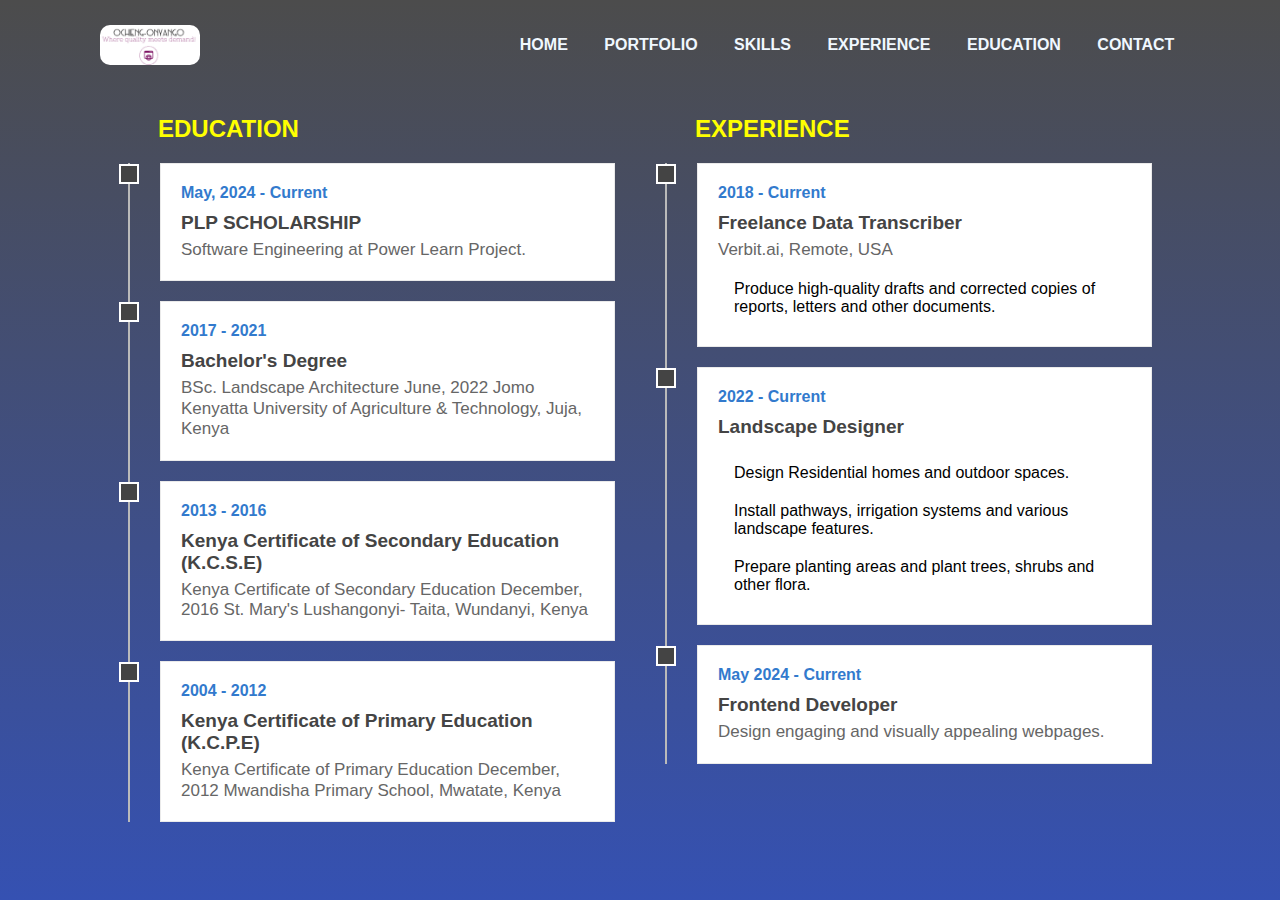
==== Desktop/portfolio-web/experience.html @ 5f551ae8 "website" ====
<!DOCTYPE html>
<html lang="en">
<head>
    <meta charset="UTF-8">
    <meta name="viewport" content="width=device-width, initial-scale=1.0">
    <title>Education and Experience</title>
    <link rel="stylesheet" href="experience.css">
</head>
<body>

    <div class="sidebar">
        
        <ul>
            <li onclick="hideSidebar()"><a href="#"><img src="close_24dp_FILL0_wght400_GRAD0_opsz24.svg" alt=""></a></li>
            <li><a href="home.html">HOME</a></li>
            <li><a href="#portfolio">PORTFOLIO</a></li>
            <li><a href="skill.html">SKILLS</a></li>
            <li><a href="experience.html">EXPERIENCE</a></li>
            <li><a href="experience.html">EDUCATION</a></li>
            <li><a href="contact.html">CONTACT</a></li>
        </ul>
    </div>

    <div class="navbar">
        <img src="logo.png" class="logo">

        <ul>
            <li class="hideOnMobile"><a href="home.html">HOME</a></li>
            <li class="hideOnMobile"><a href="#portfolio">PORTFOLIO</a></li>
            <li class="hideOnMobile"><a href="skill.html">SKILLS</a></li>
            <li class="hideOnMobile"><a href="experience.html">EXPERIENCE</a></li>
            <li class="hideOnMobile"><a href="experience.html">EDUCATION</a></li>
            <li class="hideOnMobile"><a href="contact.html">CONTACT</a></li>
            <li onclick="showSidebar()" class="menu-btn"><a href="#"><img src="menu_24dp_FILL0_wght400_GRAD0_opsz24.svg" alt=""></a></li>
        </ul>
    </div>
    
    <div class="container">
	
        <main class="row">
            
            <section class="column">
                
                <header class="title">
                    <h2>EDUCATION</h2>
                </header>
    
                <div class="contents">
                    
                    <div class="box">
                        <h4>May, 2024 - Current</h4>
                        <h3>PLP SCHOLARSHIP</h3>
                        <p>Software Engineering at Power Learn Project.</p>
                    </div>
    
                    <div class="box">
                        <h4>2017 - 2021</h4>
                        <h3>Bachelor's Degree</h3>
                        <p>BSc. Landscape Architecture	June, 2022
                            Jomo Kenyatta University of Agriculture & Technology, Juja, Kenya
                            </p>
                    </div>
    
                    <div class="box">
                        <h4>2013 - 2016</h4>
                        <h3>Kenya Certificate of Secondary Education (K.C.S.E)</h3>
                        <p>Kenya Certificate of Secondary Education	December, 2016
                            St. Mary's Lushangonyi- Taita, Wundanyi, Kenya
                            </p>
                    </div>
    
                    <div class="box">
                        <h4>2004 - 2012</h4>
                        <h3>Kenya Certificate of Primary Education (K.C.P.E)</h3>
                        <p>Kenya Certificate of Primary Education December, 2012 Mwandisha Primary School, Mwatate, Kenya
                            </p>
                    </div>
    
    
                </div>
            </section>
    
    
            <section class="column">
                
                <header class="title">
                    <h2>EXPERIENCE</h2>
                </header>
    
                <div class="contents">
                    
                    <div class="box">
                        <h4>2018 - Current</h4>
                        <h3>Freelance Data Transcriber</h3>
                        <p>Verbit.ai, Remote, USA
                            <ul>
                               <li>Produce high-quality drafts and corrected copies of reports, letters and other documents.</li>	
                        
                            </ul>
                        
                            </p>
                    </div>
    
                    <div class="box">
                        <h4>2022 - Current</h4>
                        <h3>Landscape Designer</h3>
                        <p><ul>
                            <li>Design Residential homes and outdoor spaces.</li>
                            <li>Install pathways, irrigation systems and various landscape features.</li>
                            <li>Prepare planting areas and plant trees, shrubs and other flora.</li>
                        </ul></p>
                    </div>
    
                    <div class="box">
                        <h4>May 2024 - Current</h4>
                        <h3>Frontend Developer</h3>
                        <p>Design engaging and visually appealing webpages.</p>
                    </div>
    
                </div>
            </section>
    
        </main>
    <script src="index.js"></script>
</body>
</html>
---- Desktop/portfolio-web/experience.css ----
*{
	margin: 0;
	padding: 0;
	box-sizing: border-box;
}
body{
	width: 100%;
	min-height: 100vh;
	background: linear-gradient(rgba(0,0,0, 0.7), #3551b2), url(../images/background.jpg);
    font-family: Helvetica, sans-serif;
	justify-content: center;
	align-items: center;
}


.navbar{
    width: 86%;
    display: flex;
    margin: auto;
    padding: 15px 0;
    align-items: center;
    justify-content: space-between;
}

.navbar .logo{
    width: 100px;
    border-radius: 10px;
    cursor: pointer;
    margin-top: 10px;
    margin-left: 10px;
}

ul{
    margin-top: 10px;

}

ul li{
    list-style: none;
    display: inline-block;
    padding: 10px 16px;

}

ul li a{
    font-size: 16px;
    font-weight: bold;
    text-decoration: none;
    color: aliceblue;
    margin-top: -3%;
    transition: .4s ease;


}

ul li a:hover{
    color: yellow;
}

.menu-btn{
    display: none;
}

.sidebar {
    position: fixed;
    top: 0;
    right: 0;
    display: none;
    flex-direction: column;
    justify-content: flex-start;
    align-items: flex-start;
    z-index: 1000;
    background-color: rgba(255, 255, 255, 0.2);
    backdrop-filter: blur(10px);
    box-shadow: -10px 0 10px rgba(0, 0, 0, 0.1);
    width: 130px;
    height: 100vh;
}

.sidebar li {
    width: 100%;
}

.sidebar a {
    color: aliceblue;
    width: 100%;
}


@media (max-width: 800px) {
    .hideOnMobile{
        display: none;
    }

    .menu-btn {
        display: block;
    }
}

@media (max-width: 400px) {
    .sidebar{
        width: 100%;
    }
}

.container{
	width: 100%;
	padding: 35px 10%;
}
.container{
	padding-right: calc(10% - 30px);
}
main.row{
	display: grid;
	grid-template-columns: 1fr 1fr;
	grid-column-gap: 20px;
}
.column header.title{
	font-family: helvetica;
	color: yellow;
	padding: 0px 0px 20px 30px;
}
.column .contents{
	padding: 0px 30px;
	border-left: 2px solid #bababa;
}
.column .contents .box{
	position: relative;
	padding: 20px;
	border: 1px solid #eaeaea;
	background-color: #ffffff;
	cursor: pointer;
	transition: all 0.4s;
	margin-bottom: 20px;
}
.column .contents .box:hover{
	box-shadow: 0px 3px 12px 0px #ccc;
	border: 1px solid transparent;
}
.column .contents .box::before{
	content: '';
	position: absolute;
	width: 16px;
	height: 16px;
	right: calc(100% + 22px);
	top: 0;
	background-color: #444 ;
	border: 2px solid white;
}
.box h4{
	position: relative;
	color: rgb(50, 122, 205);
}
.box h3{
	font-size: 19px;
	padding: 10px 0px 6px;
	font-family: helvetica;
	color: #444;
}
.box p{
	line-height: 1.2;
	color: #666;
	font-size: 17px;
}
@media(max-width: 768px){
	main.row{
		grid-template-columns: 1fr;
	}
	.row .column:nth-child(2){
		margin-top: 30px;
	}
}
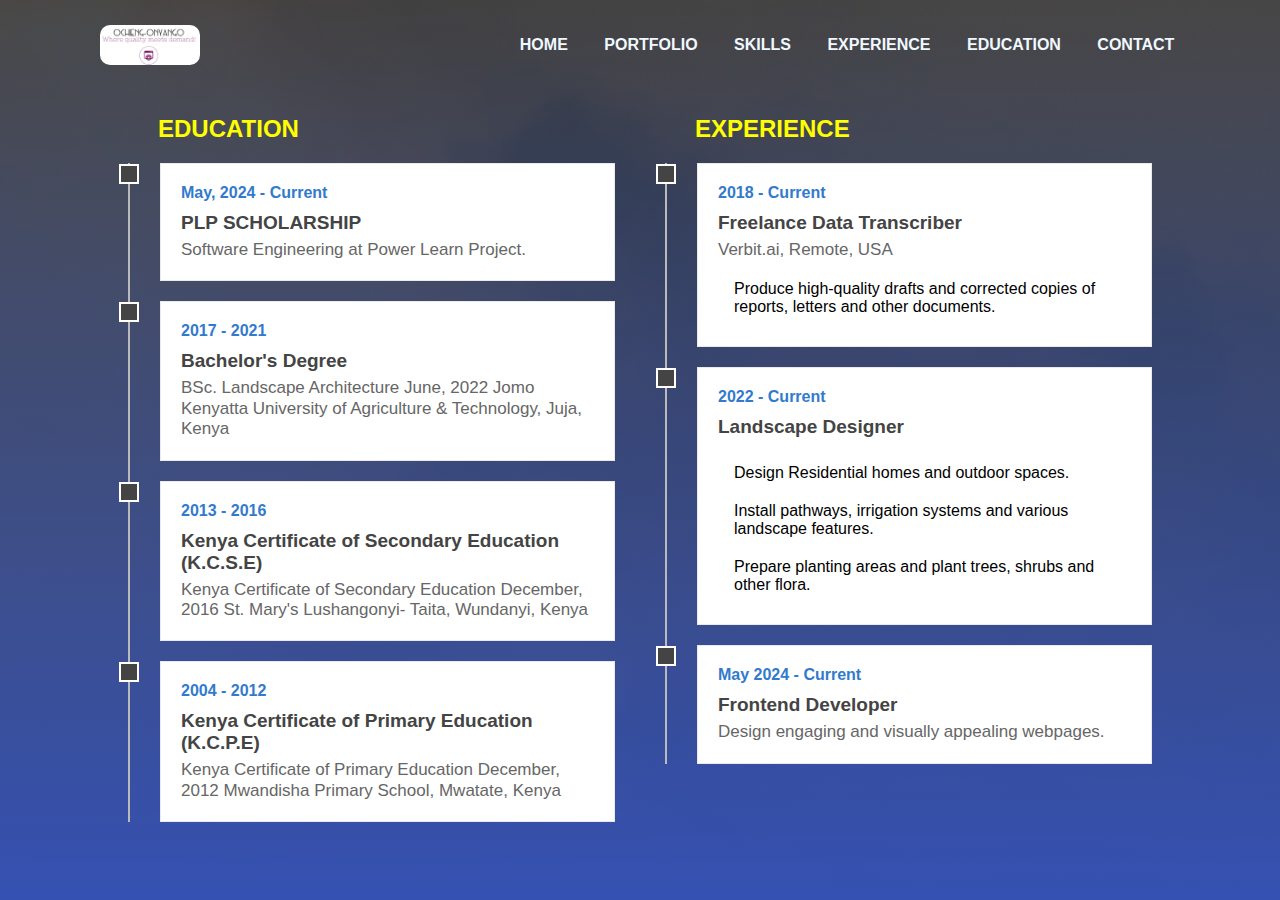
==== commit 1a9af14e: "website" ====
--- a/Desktop/portfolio-web/experience.html
+++ b/Desktop/portfolio-web/experience.html
@@ -12,7 +12,7 @@
         
         <ul>
             <li onclick="hideSidebar()"><a href="#"><img src="close_24dp_FILL0_wght400_GRAD0_opsz24.svg" alt=""></a></li>
-            <li><a href="home.html">HOME</a></li>
+            <li><a href="index.html">HOME</a></li>
             <li><a href="#portfolio">PORTFOLIO</a></li>
             <li><a href="skill.html">SKILLS</a></li>
             <li><a href="experience.html">EXPERIENCE</a></li>
@@ -25,7 +25,7 @@
         <img src="logo.png" class="logo">
 
         <ul>
-            <li class="hideOnMobile"><a href="home.html">HOME</a></li>
+            <li class="hideOnMobile"><a href="index.html">HOME</a></li>
             <li class="hideOnMobile"><a href="#portfolio">PORTFOLIO</a></li>
             <li class="hideOnMobile"><a href="skill.html">SKILLS</a></li>
             <li class="hideOnMobile"><a href="experience.html">EXPERIENCE</a></li>
--- a/Desktop/portfolio-web/experience.css
+++ b/Desktop/portfolio-web/experience.css
@@ -6,7 +6,7 @@
 body{
 	width: 100%;
 	min-height: 100vh;
-	background: linear-gradient(rgba(0,0,0, 0.7), #3551b2), url(../images/background.jpg);
+	background: linear-gradient(rgba(0,0,0, 0.7), #3551b2), url(background.jpg);
     font-family: Helvetica, sans-serif;
 	justify-content: center;
 	align-items: center;
